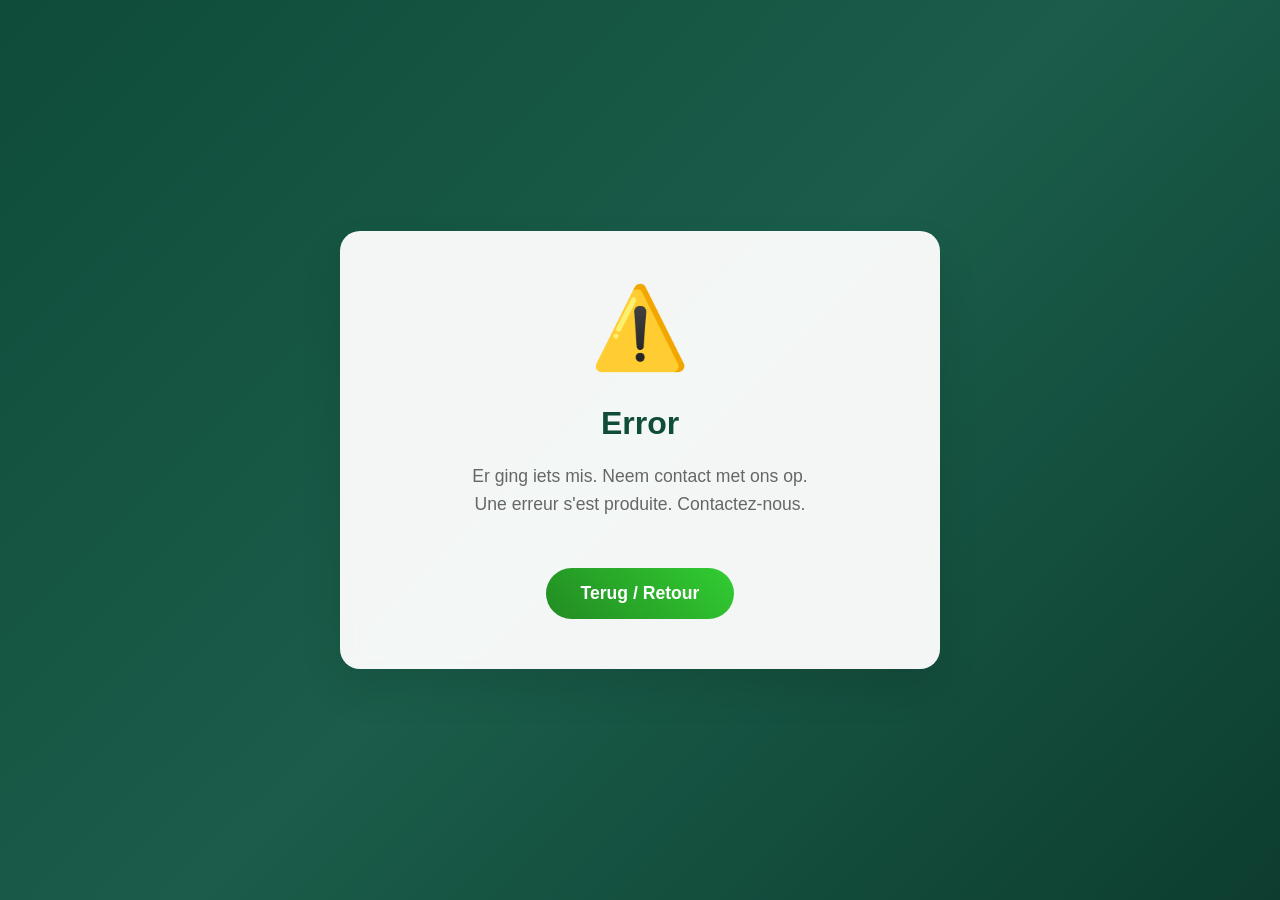
==== success.html @ 5bc3ebe2 "Update success.html" ====
<!DOCTYPE html>
<html lang="nl">
<head>
    <meta charset="UTF-8">
    <meta name="viewport" content="width=device-width, initial-scale=1.0">
    <title>Bestelling Bevestigd / Commande Confirmée</title>
    <style>
        * {
            margin: 0;
            padding: 0;
            box-sizing: border-box;
        }
        
        body {
            font-family: 'Segoe UI', Tahoma, Geneva, Verdana, sans-serif;
            background: linear-gradient(135deg, #0f4c3a 0%, #1a5d4a 50%, #0d3d2f 100%);
            min-height: 100vh;
            display: flex;
            align-items: center;
            justify-content: center;
            padding: 20px;
        }
        
        .container {
            background: rgba(255, 255, 255, 0.95);
            backdrop-filter: blur(10px);
            border-radius: 20px;
            box-shadow: 0 20px 40px rgba(0, 0, 0, 0.1);
            max-width: 600px;
            width: 100%;
            padding: 50px;
            text-align: center;
        }

        .status-icon {
            font-size: 80px;
            margin-bottom: 30px;
            animation: scaleIn 0.5s ease;
        }

        @keyframes scaleIn {
            from {
                transform: scale(0);
                opacity: 0;
            }
            to {
                transform: scale(1);
                opacity: 1;
            }
        }

        h1 {
            color: #0f4c3a;
            margin-bottom: 20px;
            font-size: 2rem;
        }

        .message {
            color: #666;
            font-size: 1.1rem;
            line-height: 1.6;
            margin-bottom: 30px;
        }

        .order-info {
            background: #f9f9f9;
            padding: 25px;
            border-radius: 12px;
            margin: 30px 0;
            text-align: left;
            border-left: 4px solid #228B22;
        }

        .order-info h3 {
            color: #0f4c3a;
            margin-bottom: 15px;
            text-align: center;
        }

        .order-info p {
            color: #333;
            margin: 10px 0;
        }

        .order-info strong {
            color: #0f4c3a;
        }

        .btn {
            background: linear-gradient(45deg, #228B22, #32CD32);
            color: white;
            border: none;
            padding: 15px 35px;
            border-radius: 50px;
            font-size: 1.1rem;
            font-weight: bold;
            cursor: pointer;
            transition: all 0.3s ease;
            text-decoration: none;
            display: inline-block;
            margin-top: 20px;
        }

        .btn:hover {
            transform: translateY(-3px);
            box-shadow: 0 10px 25px rgba(34, 139, 34, 0.4);
        }

        .loading-spinner {
            display: inline-block;
            width: 40px;
            height: 40px;
            border: 4px solid rgba(34, 139, 34, 0.3);
            border-radius: 50%;
            border-top-color: #228B22;
            animation: spin 1s ease-in-out infinite;
            margin: 20px 0;
        }

        @keyframes spin {
            to { transform: rotate(360deg); }
        }

        .footer-logo {
            margin-top: 40px;
            opacity: 0.7;
        }

        .footer-logo img {
            max-width: 80px;
            height: auto;
        }
    </style>
</head>
<body>
    <div class="container" id="statusContainer">
        <div class="loading-spinner"></div>
        <p class="message">Bestelling verwerken...<br>Traitement de la commande...</p>
    </div>

    <script>
        const GOOGLE_APPS_SCRIPT_URL = 'https://script.google.com/macros/s/AKfycbygK-tdoJHPrGD8ugy6vyms4PXy2e8T6Job2WaNH0xqfsAuUrmrQGNvqDki_UbvQ6FwZw/exec';
        
        const translations = {
            nl: {
                title: 'Betaling Voltooid!',
                message1: 'Hartelijk dank voor je bestelling! Je betaling is succesvol verwerkt.',
                message2: 'Je ontvangt binnen enkele minuten een bevestigingsmail met alle details.',
                detailsTitle: 'Bestelling Details',
                orderLabel: 'Bestelnummer:',
                nameLabel: 'Naam:',
                emailLabel: 'Email:',
                quantityLabel: 'Aantal kerstbomen:',
                totalLabel: 'Totaal bedrag:',
                newOrderBtn: '🎄 Nieuwe bestelling plaatsen'
            },
            fr: {
                title: 'Paiement Complété!',
                message1: 'Merci beaucoup pour votre commande! Votre paiement a été traité avec succès.',
                message2: 'Vous recevrez un email de confirmation avec tous les détails dans quelques minutes.',
                detailsTitle: 'Détails de la commande',
                orderLabel: 'Numéro de commande:',
                nameLabel: 'Nom:',
                emailLabel: 'Email:',
                quantityLabel: 'Nombre de sapins:',
                totalLabel: 'Montant total:',
                newOrderBtn: '🎄 Passer une nouvelle commande'
            }
        };

        async function processOrder() {
            try {
                // Get order data from URL
                const urlParams = new URLSearchParams(window.location.search);
                const encodedData = urlParams.get('data');
                
                if (!encodedData) {
                    throw new Error('No order data found');
                }

                // Decode order data
                const orderData = JSON.parse(atob(encodedData));
                console.log('Order data:', orderData);

                const lang = orderData.language || 'nl';
                const t = translations[lang];

                // Get payment ID from Mollie (it's in the URL from Mollie)
                const paymentId = urlParams.get('id');  // Mollie adds this
                if (paymentId) {
                    orderData.paymentId = paymentId;
                }

                // Submit to Google Form
                console.log('Submitting to Google Form...');
                const submitResponse = await fetch(GOOGLE_APPS_SCRIPT_URL, {
                    method: 'POST',
                    body: JSON.stringify({
                        action: 'submitForm',
                        ...orderData
                    })
                });

                const result = await submitResponse.json();
                console.log('Form submitted:', result);

                // Show success message
                document.getElementById('statusContainer').innerHTML = `
                    <div class="status-icon">✅</div>
                    <h1>${t.title}</h1>
                    <p class="message">${t.message1}</p>
                    <p class="message">${t.message2}</p>
                    
                    <div class="order-info">
                        <h3>${t.detailsTitle}</h3>
                        <p><strong>${t.orderLabel}</strong> ${orderData.orderNumber}</p>
                        <p><strong>${t.nameLabel}</strong> ${orderData.name}</p>
                        <p><strong>${t.emailLabel}</strong> ${orderData.email}</p>
                        <p><strong>${t.quantityLabel}</strong> ${orderData.quantity}</p>
                        <p><strong>${t.totalLabel}</strong> €${orderData.totalPrice}</p>
                    </div>

                    <a href="index.html" class="btn">${t.newOrderBtn}</a>

                    <div class="footer-logo">
                        <img src="https://i.ibb.co/Dn8q54B/cropped-logortbround-1.png" alt="RT2 Logo">
                    </div>
                `;

            } catch (error) {
                console.error('Error:', error);
                document.getElementById('statusContainer').innerHTML = `
                    <div class="status-icon">⚠️</div>
                    <h1>Error</h1>
                    <p class="message">Er ging iets mis. Neem contact met ons op.<br>Une erreur s'est produite. Contactez-nous.</p>
                    <a href="index.html" class="btn">Terug / Retour</a>
                `;
            }
        }

        // Start processing when page loads
        window.addEventListener('DOMContentLoaded', processOrder);
    </script>
</body>
</html>
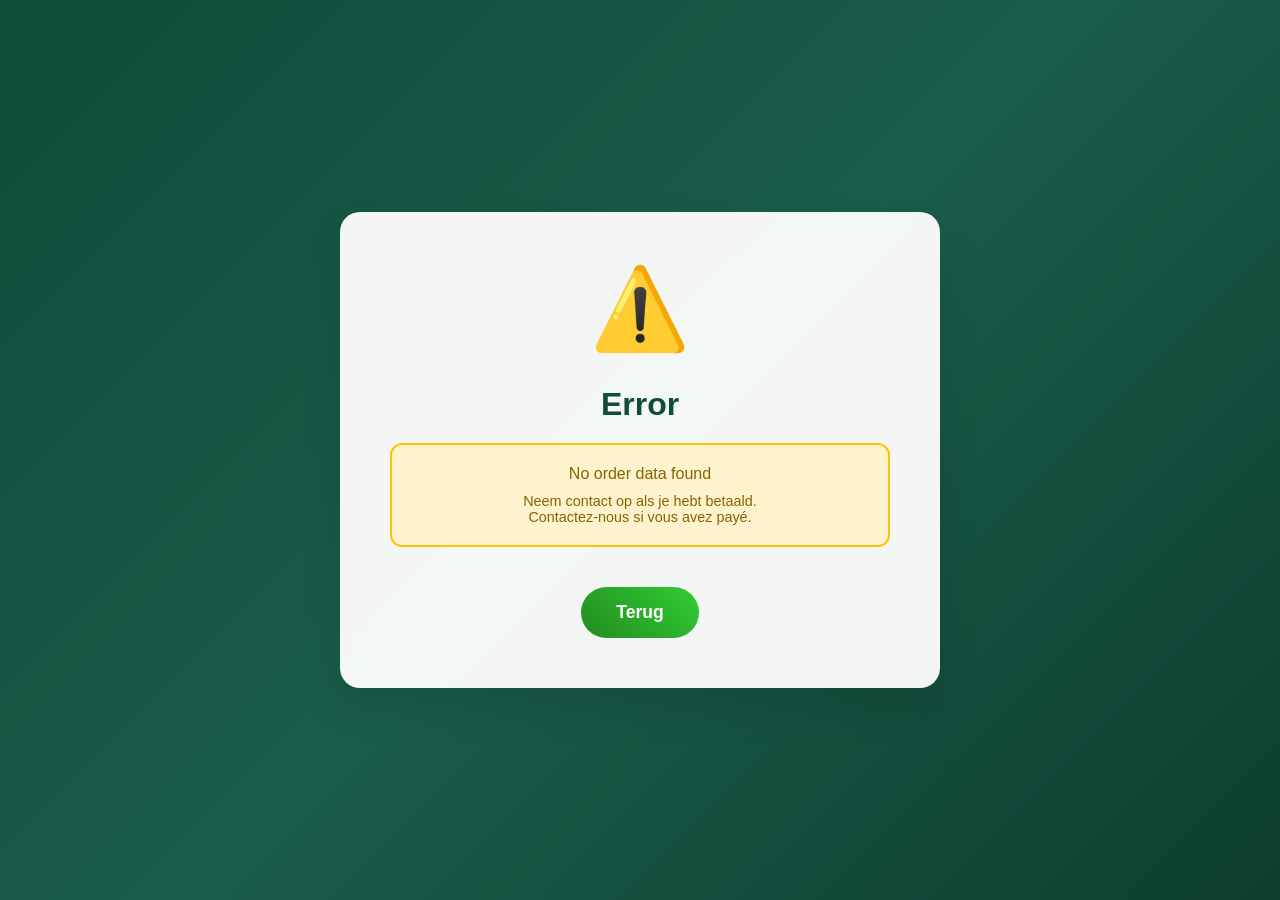
==== commit 5b27fedf: "Update success.html" ====
--- a/success.html
+++ b/success.html
@@ -106,19 +106,34 @@
             box-shadow: 0 10px 25px rgba(34, 139, 34, 0.4);
         }
 
+        .loading {
+            color: #228B22;
+            font-size: 1.2rem;
+            margin: 20px 0;
+        }
+
         .loading-spinner {
             display: inline-block;
-            width: 40px;
-            height: 40px;
+            width: 30px;
+            height: 30px;
             border: 4px solid rgba(34, 139, 34, 0.3);
             border-radius: 50%;
             border-top-color: #228B22;
             animation: spin 1s ease-in-out infinite;
-            margin: 20px 0;
+            margin-bottom: 15px;
         }
 
         @keyframes spin {
             to { transform: rotate(360deg); }
+        }
+
+        .error-box {
+            background: #fff3cd;
+            border: 2px solid #ffc107;
+            color: #856404;
+            padding: 20px;
+            border-radius: 12px;
+            margin: 20px 0;
         }
 
         .footer-logo {
@@ -129,117 +144,246 @@
         .footer-logo img {
             max-width: 80px;
             height: auto;
+        }
+
+        .debug-info {
+            background: #f0f0f0;
+            padding: 15px;
+            border-radius: 8px;
+            margin: 20px 0;
+            text-align: left;
+            font-family: monospace;
+            font-size: 0.9rem;
+            display: none;
         }
     </style>
 </head>
 <body>
     <div class="container" id="statusContainer">
         <div class="loading-spinner"></div>
-        <p class="message">Bestelling verwerken...<br>Traitement de la commande...</p>
+        <div class="loading">Betaling controleren... 🔄<br>Vérification du paiement...</div>
+        <div class="debug-info" id="debugInfo"></div>
     </div>
 
     <script>
         const GOOGLE_APPS_SCRIPT_URL = 'https://script.google.com/macros/s/AKfycbygK-tdoJHPrGD8ugy6vyms4PXy2e8T6Job2WaNH0xqfsAuUrmrQGNvqDki_UbvQ6FwZw/exec';
         
+        // Enable debug mode (set to false in production)
+        const DEBUG = true;
+        
+        function debugLog(message, data) {
+            if (DEBUG) {
+                console.log(message, data);
+                const debugDiv = document.getElementById('debugInfo');
+                if (debugDiv) {
+                    debugDiv.style.display = 'block';
+                    debugDiv.innerHTML += `<div><strong>${message}</strong><br>${JSON.stringify(data, null, 2)}</div><hr>`;
+                }
+            }
+        }
+        
         const translations = {
             nl: {
-                title: 'Betaling Voltooid!',
-                message1: 'Hartelijk dank voor je bestelling! Je betaling is succesvol verwerkt.',
-                message2: 'Je ontvangt binnen enkele minuten een bevestigingsmail met alle details.',
-                detailsTitle: 'Bestelling Details',
-                orderLabel: 'Bestelnummer:',
-                nameLabel: 'Naam:',
-                emailLabel: 'Email:',
-                quantityLabel: 'Aantal kerstbomen:',
-                totalLabel: 'Totaal bedrag:',
-                newOrderBtn: '🎄 Nieuwe bestelling plaatsen'
+                success_title: 'Betaling Geslaagd!',
+                success_message: 'Hartelijk dank voor je bestelling! Je betaling is succesvol verwerkt.',
+                email_message: 'Je ontvangt binnen enkele minuten een bevestigingsmail met alle details.',
+                order_details: 'Bestelling Details',
+                order_number: 'Bestelnummer:',
+                name: 'Naam:',
+                email: 'Email:',
+                quantity: 'Aantal kerstbomen:',
+                total: 'Totaal bedrag:',
+                new_order: '🎄 Nieuwe bestelling plaatsen',
+                checking: 'Betaling controleren...',
+                processing: 'Bestelling verwerken...',
+                error_title: 'Betaling Mislukt',
+                error_message: 'Je betaling is niet verwerkt.',
+                error_canceled: 'De betaling is geannuleerd.',
+                error_failed: 'Er ging iets mis met de betaling.',
+                retry: '🔄 Opnieuw Proberen'
             },
             fr: {
-                title: 'Paiement Complété!',
-                message1: 'Merci beaucoup pour votre commande! Votre paiement a été traité avec succès.',
-                message2: 'Vous recevrez un email de confirmation avec tous les détails dans quelques minutes.',
-                detailsTitle: 'Détails de la commande',
-                orderLabel: 'Numéro de commande:',
-                nameLabel: 'Nom:',
-                emailLabel: 'Email:',
-                quantityLabel: 'Nombre de sapins:',
-                totalLabel: 'Montant total:',
-                newOrderBtn: '🎄 Passer une nouvelle commande'
+                success_title: 'Paiement Réussi!',
+                success_message: 'Merci beaucoup pour votre commande! Votre paiement a été traité avec succès.',
+                email_message: 'Vous recevrez un email de confirmation avec tous les détails dans quelques minutes.',
+                order_details: 'Détails de la commande',
+                order_number: 'Numéro de commande:',
+                name: 'Nom:',
+                email: 'Email:',
+                quantity: 'Nombre de sapins:',
+                total: 'Montant total:',
+                new_order: '🎄 Passer une nouvelle commande',
+                checking: 'Vérification du paiement...',
+                processing: 'Traitement de la commande...',
+                error_title: 'Paiement Échoué',
+                error_message: 'Votre paiement n\'a pas été traité.',
+                error_canceled: 'Le paiement a été annulé.',
+                error_failed: 'Un problème est survenu avec le paiement.',
+                retry: '🔄 Réessayer'
             }
         };
 
-        async function processOrder() {
+        async function checkPaymentAndProcess() {
+            const urlParams = new URLSearchParams(window.location.search);
+            debugLog('URL Parameters:', Object.fromEntries(urlParams));
+            
+            // Get stored order data first
+            const orderDataStr = localStorage.getItem('pendingOrder');
+            const lang = localStorage.getItem('orderLanguage') || 'nl';
+            const t = translations[lang];
+
+            debugLog('Stored order data:', orderDataStr);
+            debugLog('Language:', lang);
+
+            if (!orderDataStr) {
+                showError('No order data found', lang);
+                return;
+            }
+
+            const orderData = JSON.parse(orderDataStr);
+            debugLog('Parsed order data:', orderData);
+
+            // Get payment ID from stored data (not URL!)
+            const paymentId = orderData.paymentId;
+            
+            if (!paymentId) {
+                showError('No payment ID found in order data', lang);
+                return;
+            }
+
+            debugLog('Payment ID:', paymentId);
+
             try {
-                // Get order data from URL
-                const urlParams = new URLSearchParams(window.location.search);
-                const encodedData = urlParams.get('data');
+                // Step 1: Check payment status
+                console.log('Checking payment status for:', paymentId);
+                const statusUrl = `${GOOGLE_APPS_SCRIPT_URL}?action=checkPayment&paymentId=${paymentId}`;
+                debugLog('Checking payment at:', statusUrl);
                 
-                if (!encodedData) {
-                    throw new Error('No order data found');
+                const statusResponse = await fetch(statusUrl);
+                const paymentStatus = await statusResponse.json();
+                
+                debugLog('Payment status response:', paymentStatus);
+
+                if (paymentStatus.status === 'paid') {
+                    // Step 2: Show processing message
+                    showProcessing(t);
+                    
+                    // Step 3: Submit to Google Form
+                    console.log('Submitting to Google Form...');
+                    const submitData = {
+                        action: 'submitForm',
+                        paymentId: paymentId,
+                        ...orderData
+                    };
+
+                    debugLog('Submitting data:', submitData);
+
+                    const submitResponse = await fetch(GOOGLE_APPS_SCRIPT_URL, {
+                        method: 'POST',
+                        headers: {
+                            'Content-Type': 'application/json'
+                        },
+                        body: JSON.stringify(submitData)
+                    });
+
+                    const submitResult = await submitResponse.json();
+                    debugLog('Form submission result:', submitResult);
+
+                    // Step 4: Show success
+                    showSuccess(orderData, paymentId, lang);
+                    
+                    // Clean up
+                    localStorage.removeItem('pendingOrder');
+                    localStorage.removeItem('orderLanguage');
+                    
+                } else if (paymentStatus.status === 'pending' || paymentStatus.status === 'open') {
+                    // Still pending, check again
+                    debugLog('Payment still pending, checking again in 2 seconds');
+                    setTimeout(checkPaymentAndProcess, 2000);
+                    
+                } else {
+                    // Payment failed
+                    debugLog('Payment failed with status:', paymentStatus.status);
+                    showPaymentFailed(paymentStatus.status, lang);
+                    localStorage.removeItem('pendingOrder');
+                    localStorage.removeItem('orderLanguage');
                 }
-
-                // Decode order data
-                const orderData = JSON.parse(atob(encodedData));
-                console.log('Order data:', orderData);
-
-                const lang = orderData.language || 'nl';
-                const t = translations[lang];
-
-                // Get payment ID from Mollie (it's in the URL from Mollie)
-                const paymentId = urlParams.get('id');  // Mollie adds this
-                if (paymentId) {
-                    orderData.paymentId = paymentId;
-                }
-
-                // Submit to Google Form
-                console.log('Submitting to Google Form...');
-                const submitResponse = await fetch(GOOGLE_APPS_SCRIPT_URL, {
-                    method: 'POST',
-                    body: JSON.stringify({
-                        action: 'submitForm',
-                        ...orderData
-                    })
-                });
-
-                const result = await submitResponse.json();
-                console.log('Form submitted:', result);
-
-                // Show success message
-                document.getElementById('statusContainer').innerHTML = `
-                    <div class="status-icon">✅</div>
-                    <h1>${t.title}</h1>
-                    <p class="message">${t.message1}</p>
-                    <p class="message">${t.message2}</p>
-                    
-                    <div class="order-info">
-                        <h3>${t.detailsTitle}</h3>
-                        <p><strong>${t.orderLabel}</strong> ${orderData.orderNumber}</p>
-                        <p><strong>${t.nameLabel}</strong> ${orderData.name}</p>
-                        <p><strong>${t.emailLabel}</strong> ${orderData.email}</p>
-                        <p><strong>${t.quantityLabel}</strong> ${orderData.quantity}</p>
-                        <p><strong>${t.totalLabel}</strong> €${orderData.totalPrice}</p>
-                    </div>
-
-                    <a href="index.html" class="btn">${t.newOrderBtn}</a>
-
-                    <div class="footer-logo">
-                        <img src="https://i.ibb.co/Dn8q54B/cropped-logortbround-1.png" alt="RT2 Logo">
-                    </div>
-                `;
 
             } catch (error) {
                 console.error('Error:', error);
-                document.getElementById('statusContainer').innerHTML = `
-                    <div class="status-icon">⚠️</div>
-                    <h1>Error</h1>
-                    <p class="message">Er ging iets mis. Neem contact met ons op.<br>Une erreur s'est produite. Contactez-nous.</p>
-                    <a href="index.html" class="btn">Terug / Retour</a>
-                `;
-            }
-        }
-
-        // Start processing when page loads
-        window.addEventListener('DOMContentLoaded', processOrder);
+                debugLog('Error occurred:', error.toString());
+                showError(error.message, lang);
+            }
+        }
+
+        function showProcessing(t) {
+            document.getElementById('statusContainer').innerHTML = `
+                <div class="loading-spinner"></div>
+                <div class="loading">${t.processing}</div>
+                <div class="debug-info" id="debugInfo"></div>
+            `;
+        }
+
+        function showSuccess(orderData, paymentId, lang) {
+            const t = translations[lang];
+            
+            document.getElementById('statusContainer').innerHTML = `
+                <div class="status-icon">✅</div>
+                <h1>${t.success_title}</h1>
+                <p class="message">${t.success_message}</p>
+                <p class="message">${t.email_message}</p>
+                
+                <div class="order-info">
+                    <h3>${t.order_details}</h3>
+                    <p><strong>${t.order_number}</strong> ${orderData.orderNumber}</p>
+                    <p><strong>${t.name}</strong> ${orderData.name}</p>
+                    <p><strong>${t.email}</strong> ${orderData.email}</p>
+                    <p><strong>${t.quantity}</strong> ${orderData.quantity}</p>
+                    <p><strong>${t.total}</strong> €${orderData.totalPrice}</p>
+                </div>
+
+                <a href="index.html" class="btn">${t.new_order}</a>
+
+                <div class="footer-logo">
+                    <img src="https://i.ibb.co/Dn8q54B/cropped-logortbround-1.png" alt="RT2 Logo">
+                </div>
+            `;
+        }
+
+        function showPaymentFailed(status, lang) {
+            const t = translations[lang];
+            const reason = status === 'canceled' ? t.error_canceled : t.error_failed;
+            
+            document.getElementById('statusContainer').innerHTML = `
+                <div class="status-icon">❌</div>
+                <h1>${t.error_title}</h1>
+                <p class="message">${t.error_message}</p>
+                <div class="error-box">
+                    <p>${reason}</p>
+                    <p style="margin-top: 10px; font-size: 0.9rem;">Status: ${status}</p>
+                </div>
+                <a href="index.html" class="btn">${t.retry}</a>
+                <div class="debug-info" id="debugInfo"></div>
+            `;
+        }
+
+        function showError(message, lang = 'nl') {
+            const t = translations[lang];
+            
+            document.getElementById('statusContainer').innerHTML = `
+                <div class="status-icon">⚠️</div>
+                <h1>Error</h1>
+                <div class="error-box">
+                    <p>${message}</p>
+                    <p style="margin-top: 10px; font-size: 0.9rem;">Neem contact op als je hebt betaald.<br>Contactez-nous si vous avez payé.</p>
+                </div>
+                <a href="index.html" class="btn">${lang === 'nl' ? 'Terug' : 'Retour'}</a>
+                <div class="debug-info" id="debugInfo"></div>
+            `;
+        }
+
+        // Start checking when page loads
+        window.addEventListener('DOMContentLoaded', checkPaymentAndProcess);
     </script>
 </body>
 </html>
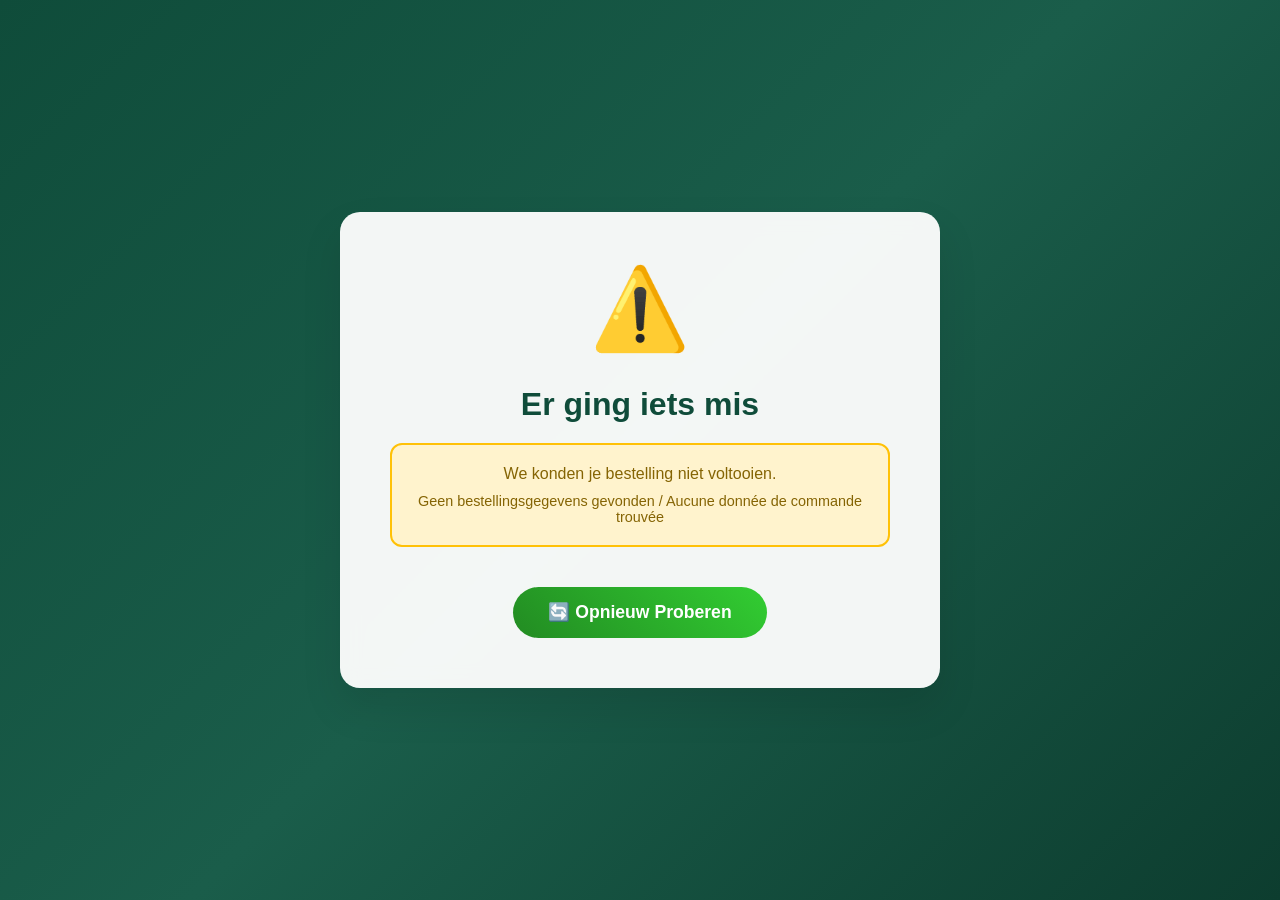
==== commit a69332f1: "Update success.html" ====
--- a/success.html
+++ b/success.html
@@ -145,42 +145,20 @@
             max-width: 80px;
             height: auto;
         }
-
-        .debug-info {
-            background: #f0f0f0;
-            padding: 15px;
-            border-radius: 8px;
-            margin: 20px 0;
-            text-align: left;
-            font-family: monospace;
-            font-size: 0.9rem;
-            display: none;
-        }
     </style>
 </head>
 <body>
     <div class="container" id="statusContainer">
         <div class="loading-spinner"></div>
-        <div class="loading">Betaling controleren... 🔄<br>Vérification du paiement...</div>
-        <div class="debug-info" id="debugInfo"></div>
+        <div class="loading">Bestelling verwerken... 🔄<br>Traitement de la commande...</div>
     </div>
 
+    <!-- Hidden iframe for form submission -->
+    <iframe name="hidden_iframe" id="hidden_iframe" style="display:none;"></iframe>
+
     <script>
-        const GOOGLE_APPS_SCRIPT_URL = 'https://script.google.com/macros/s/AKfycbygK-tdoJHPrGD8ugy6vyms4PXy2e8T6Job2WaNH0xqfsAuUrmrQGNvqDki_UbvQ6FwZw/exec';
-        
-        // Enable debug mode (set to false in production)
-        const DEBUG = true;
-        
-        function debugLog(message, data) {
-            if (DEBUG) {
-                console.log(message, data);
-                const debugDiv = document.getElementById('debugInfo');
-                if (debugDiv) {
-                    debugDiv.style.display = 'block';
-                    debugDiv.innerHTML += `<div><strong>${message}</strong><br>${JSON.stringify(data, null, 2)}</div><hr>`;
-                }
-            }
-        }
+        // Your Google Form URL (the formResponse URL)
+        const GOOGLE_FORM_URL = 'https://docs.google.com/forms/d/e/1FAIpQLScIGSrCx53X3yTJIrydkwQL8AkFHOMRkrwo2c5FtNz2seK9SQ/formResponse';
         
         const translations = {
             nl: {
@@ -194,12 +172,9 @@
                 quantity: 'Aantal kerstbomen:',
                 total: 'Totaal bedrag:',
                 new_order: '🎄 Nieuwe bestelling plaatsen',
-                checking: 'Betaling controleren...',
                 processing: 'Bestelling verwerken...',
-                error_title: 'Betaling Mislukt',
-                error_message: 'Je betaling is niet verwerkt.',
-                error_canceled: 'De betaling is geannuleerd.',
-                error_failed: 'Er ging iets mis met de betaling.',
+                error_title: 'Er ging iets mis',
+                error_message: 'We konden je bestelling niet voltooien.',
                 retry: '🔄 Opnieuw Proberen'
             },
             fr: {
@@ -213,118 +188,102 @@
                 quantity: 'Nombre de sapins:',
                 total: 'Montant total:',
                 new_order: '🎄 Passer une nouvelle commande',
-                checking: 'Vérification du paiement...',
                 processing: 'Traitement de la commande...',
-                error_title: 'Paiement Échoué',
-                error_message: 'Votre paiement n\'a pas été traité.',
-                error_canceled: 'Le paiement a été annulé.',
-                error_failed: 'Un problème est survenu avec le paiement.',
+                error_title: 'Quelque chose s\'est mal passé',
+                error_message: 'Nous n\'avons pas pu finaliser votre commande.',
                 retry: '🔄 Réessayer'
             }
         };
 
-        async function checkPaymentAndProcess() {
-            const urlParams = new URLSearchParams(window.location.search);
-            debugLog('URL Parameters:', Object.fromEntries(urlParams));
-            
-            // Get stored order data first
-            const orderDataStr = localStorage.getItem('pendingOrder');
-            const lang = localStorage.getItem('orderLanguage') || 'nl';
-            const t = translations[lang];
-
-            debugLog('Stored order data:', orderDataStr);
-            debugLog('Language:', lang);
-
-            if (!orderDataStr) {
-                showError('No order data found', lang);
-                return;
-            }
-
-            const orderData = JSON.parse(orderDataStr);
-            debugLog('Parsed order data:', orderData);
-
-            // Get payment ID from stored data (not URL!)
-            const paymentId = orderData.paymentId;
-            
-            if (!paymentId) {
-                showError('No payment ID found in order data', lang);
-                return;
-            }
-
-            debugLog('Payment ID:', paymentId);
-
+        function submitToGoogleForm(orderData) {
+            console.log('Submitting order to Google Form:', orderData);
+
+            // Create a form dynamically
+            const form = document.createElement('form');
+            form.method = 'POST';
+            form.action = GOOGLE_FORM_URL;
+            form.target = 'hidden_iframe';
+
+            // Add all the form fields
+            const fields = {
+                'entry.2047649140': orderData.name,
+                'entry.236342541': orderData.email,
+                'entry.1872094456': orderData.phone,
+                'entry.940252222': orderData.quantity.toString(),
+                'entry.204874220': '€' + orderData.totalPrice,
+                'entry.157753956': orderData.orderNumber,
+                'entry.1997491153': orderData.needsInvoice ? 'Yes' : 'No',
+                'entry.927105195': orderData.language.toUpperCase(),
+                'entry.790720897': orderData.paymentId || ''
+            };
+
+            // Add company details if invoice needed
+            if (orderData.needsInvoice) {
+                fields['entry.195252341'] = orderData.companyName || '';
+                fields['entry.26035493'] = orderData.vatNumber || '';
+                fields['entry.1560784429'] = orderData.address || '';
+                fields['entry.1447391829'] = orderData.city || '';
+                fields['entry.841053905'] = orderData.postalCode || '';
+            }
+
+            // Create hidden input fields
+            Object.keys(fields).forEach(key => {
+                const input = document.createElement('input');
+                input.type = 'hidden';
+                input.name = key;
+                input.value = fields[key];
+                form.appendChild(input);
+            });
+
+            // Append form to body and submit
+            document.body.appendChild(form);
+            form.submit();
+
+            console.log('Form submitted successfully');
+
+            // Show success immediately (form submission happens in background)
+            setTimeout(() => {
+                showSuccess(orderData, orderData.language);
+                // Clean up
+                localStorage.removeItem('pendingOrder');
+                localStorage.removeItem('orderLanguage');
+                document.body.removeChild(form);
+            }, 1000);
+        }
+
+        function processOrder() {
             try {
-                // Step 1: Check payment status
-                console.log('Checking payment status for:', paymentId);
-                const statusUrl = `${GOOGLE_APPS_SCRIPT_URL}?action=checkPayment&paymentId=${paymentId}`;
-                debugLog('Checking payment at:', statusUrl);
-                
-                const statusResponse = await fetch(statusUrl);
-                const paymentStatus = await statusResponse.json();
-                
-                debugLog('Payment status response:', paymentStatus);
-
-                if (paymentStatus.status === 'paid') {
-                    // Step 2: Show processing message
-                    showProcessing(t);
-                    
-                    // Step 3: Submit to Google Form
-                    console.log('Submitting to Google Form...');
-                    const submitData = {
-                        action: 'submitForm',
-                        paymentId: paymentId,
-                        ...orderData
-                    };
-
-                    debugLog('Submitting data:', submitData);
-
-                    const submitResponse = await fetch(GOOGLE_APPS_SCRIPT_URL, {
-                        method: 'POST',
-                        headers: {
-                            'Content-Type': 'application/json'
-                        },
-                        body: JSON.stringify(submitData)
-                    });
-
-                    const submitResult = await submitResponse.json();
-                    debugLog('Form submission result:', submitResult);
-
-                    // Step 4: Show success
-                    showSuccess(orderData, paymentId, lang);
-                    
-                    // Clean up
-                    localStorage.removeItem('pendingOrder');
-                    localStorage.removeItem('orderLanguage');
-                    
-                } else if (paymentStatus.status === 'pending' || paymentStatus.status === 'open') {
-                    // Still pending, check again
-                    debugLog('Payment still pending, checking again in 2 seconds');
-                    setTimeout(checkPaymentAndProcess, 2000);
-                    
-                } else {
-                    // Payment failed
-                    debugLog('Payment failed with status:', paymentStatus.status);
-                    showPaymentFailed(paymentStatus.status, lang);
-                    localStorage.removeItem('pendingOrder');
-                    localStorage.removeItem('orderLanguage');
+                // Get stored order data
+                const orderDataStr = localStorage.getItem('pendingOrder');
+                const lang = localStorage.getItem('orderLanguage') || 'nl';
+
+                console.log('Retrieved order data:', orderDataStr);
+
+                if (!orderDataStr) {
+                    showError('Geen bestellingsgegevens gevonden / Aucune donnée de commande trouvée', lang);
+                    return;
                 }
 
+                const orderData = JSON.parse(orderDataStr);
+                console.log('Parsed order data:', orderData);
+
+                // Check if we have payment ID
+                if (!orderData.paymentId) {
+                    showError('Geen betalings-ID gevonden / Aucun ID de paiement trouvé', lang);
+                    return;
+                }
+
+                // Submit to Google Form
+                submitToGoogleForm(orderData);
+
             } catch (error) {
-                console.error('Error:', error);
-                debugLog('Error occurred:', error.toString());
+                console.error('Error processing order:', error);
+                const lang = localStorage.getItem('orderLanguage') || 'nl';
                 showError(error.message, lang);
             }
         }
 
-        function showProcessing(t) {
-            document.getElementById('statusContainer').innerHTML = `
-                <div class="loading-spinner"></div>
-                <div class="loading">${t.processing}</div>
-                <div class="debug-info" id="debugInfo"></div>
-            `;
-        }
-
-        function showSuccess(orderData, paymentId, lang) {
+        function showSuccess(orderData, lang) {
             const t = translations[lang];
             
             document.getElementById('statusContainer').innerHTML = `
@@ -350,40 +309,22 @@
             `;
         }
 
-        function showPaymentFailed(status, lang) {
-            const t = translations[lang];
-            const reason = status === 'canceled' ? t.error_canceled : t.error_failed;
-            
-            document.getElementById('statusContainer').innerHTML = `
-                <div class="status-icon">❌</div>
-                <h1>${t.error_title}</h1>
-                <p class="message">${t.error_message}</p>
-                <div class="error-box">
-                    <p>${reason}</p>
-                    <p style="margin-top: 10px; font-size: 0.9rem;">Status: ${status}</p>
-                </div>
-                <a href="index.html" class="btn">${t.retry}</a>
-                <div class="debug-info" id="debugInfo"></div>
-            `;
-        }
-
         function showError(message, lang = 'nl') {
             const t = translations[lang];
             
             document.getElementById('statusContainer').innerHTML = `
                 <div class="status-icon">⚠️</div>
-                <h1>Error</h1>
+                <h1>${t.error_title}</h1>
                 <div class="error-box">
-                    <p>${message}</p>
-                    <p style="margin-top: 10px; font-size: 0.9rem;">Neem contact op als je hebt betaald.<br>Contactez-nous si vous avez payé.</p>
+                    <p>${t.error_message}</p>
+                    <p style="margin-top: 10px; font-size: 0.9rem;">${message}</p>
                 </div>
-                <a href="index.html" class="btn">${lang === 'nl' ? 'Terug' : 'Retour'}</a>
-                <div class="debug-info" id="debugInfo"></div>
+                <a href="index.html" class="btn">${t.retry}</a>
             `;
         }
 
-        // Start checking when page loads
-        window.addEventListener('DOMContentLoaded', checkPaymentAndProcess);
+        // Start processing when page loads
+        window.addEventListener('DOMContentLoaded', processOrder);
     </script>
 </body>
 </html>
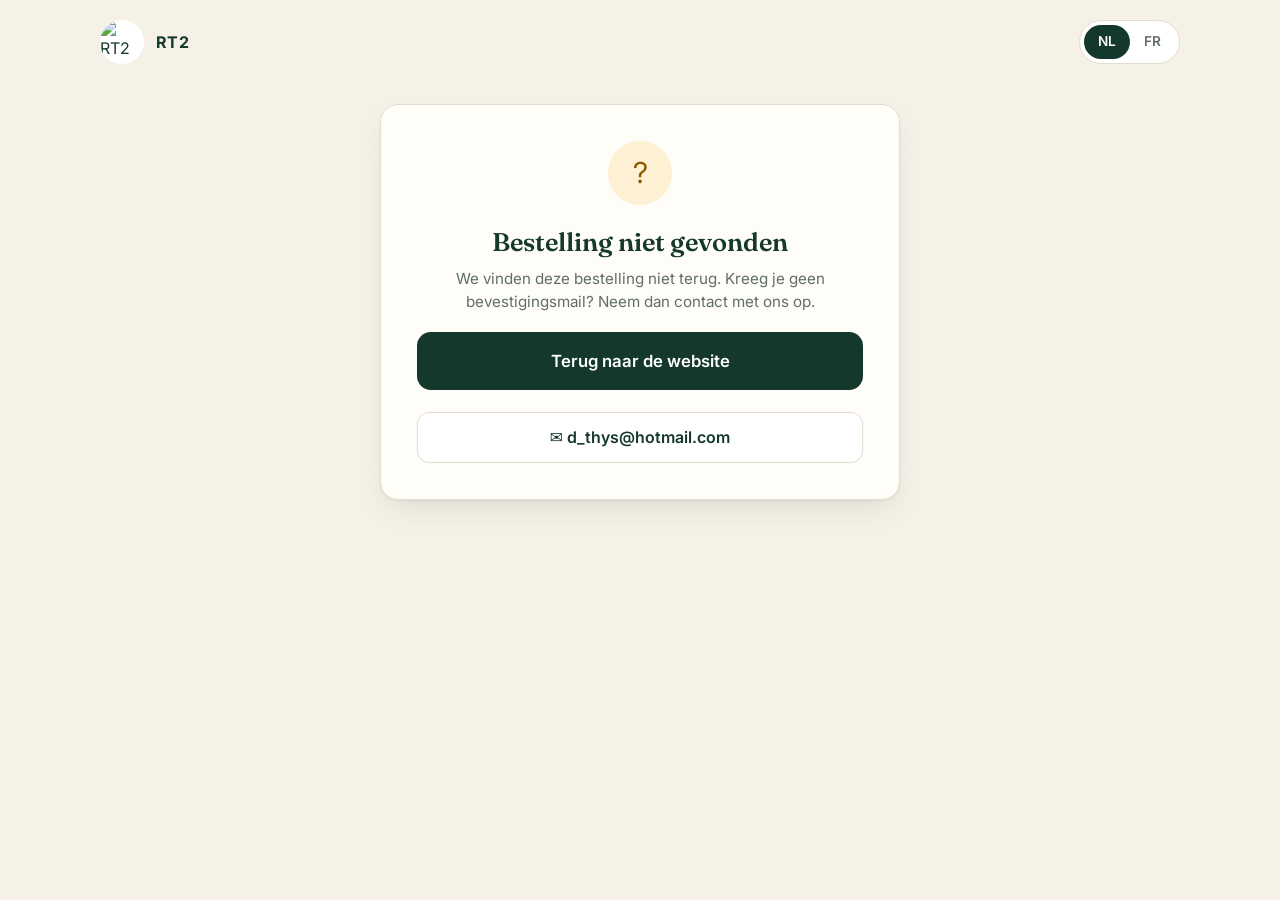
==== commit f8cded9b: "Nieuwe website 2026: nieuw design + Mollie-webhook (geen dubbele bestellingen meer)" ====
--- a/success.html
+++ b/success.html
@@ -1,330 +1,108 @@
 <!DOCTYPE html>
 <html lang="nl">
 <head>
-    <meta charset="UTF-8">
-    <meta name="viewport" content="width=device-width, initial-scale=1.0">
-    <title>Bestelling Bevestigd / Commande Confirmée</title>
-    <style>
-        * {
-            margin: 0;
-            padding: 0;
-            box-sizing: border-box;
-        }
-        
-        body {
-            font-family: 'Segoe UI', Tahoma, Geneva, Verdana, sans-serif;
-            background: linear-gradient(135deg, #0f4c3a 0%, #1a5d4a 50%, #0d3d2f 100%);
-            min-height: 100vh;
-            display: flex;
-            align-items: center;
-            justify-content: center;
-            padding: 20px;
-        }
-        
-        .container {
-            background: rgba(255, 255, 255, 0.95);
-            backdrop-filter: blur(10px);
-            border-radius: 20px;
-            box-shadow: 0 20px 40px rgba(0, 0, 0, 0.1);
-            max-width: 600px;
-            width: 100%;
-            padding: 50px;
-            text-align: center;
-        }
-
-        .status-icon {
-            font-size: 80px;
-            margin-bottom: 30px;
-            animation: scaleIn 0.5s ease;
-        }
-
-        @keyframes scaleIn {
-            from {
-                transform: scale(0);
-                opacity: 0;
-            }
-            to {
-                transform: scale(1);
-                opacity: 1;
-            }
-        }
-
-        h1 {
-            color: #0f4c3a;
-            margin-bottom: 20px;
-            font-size: 2rem;
-        }
-
-        .message {
-            color: #666;
-            font-size: 1.1rem;
-            line-height: 1.6;
-            margin-bottom: 30px;
-        }
-
-        .order-info {
-            background: #f9f9f9;
-            padding: 25px;
-            border-radius: 12px;
-            margin: 30px 0;
-            text-align: left;
-            border-left: 4px solid #228B22;
-        }
-
-        .order-info h3 {
-            color: #0f4c3a;
-            margin-bottom: 15px;
-            text-align: center;
-        }
-
-        .order-info p {
-            color: #333;
-            margin: 10px 0;
-        }
-
-        .order-info strong {
-            color: #0f4c3a;
-        }
-
-        .btn {
-            background: linear-gradient(45deg, #228B22, #32CD32);
-            color: white;
-            border: none;
-            padding: 15px 35px;
-            border-radius: 50px;
-            font-size: 1.1rem;
-            font-weight: bold;
-            cursor: pointer;
-            transition: all 0.3s ease;
-            text-decoration: none;
-            display: inline-block;
-            margin-top: 20px;
-        }
-
-        .btn:hover {
-            transform: translateY(-3px);
-            box-shadow: 0 10px 25px rgba(34, 139, 34, 0.4);
-        }
-
-        .loading {
-            color: #228B22;
-            font-size: 1.2rem;
-            margin: 20px 0;
-        }
-
-        .loading-spinner {
-            display: inline-block;
-            width: 30px;
-            height: 30px;
-            border: 4px solid rgba(34, 139, 34, 0.3);
-            border-radius: 50%;
-            border-top-color: #228B22;
-            animation: spin 1s ease-in-out infinite;
-            margin-bottom: 15px;
-        }
-
-        @keyframes spin {
-            to { transform: rotate(360deg); }
-        }
-
-        .error-box {
-            background: #fff3cd;
-            border: 2px solid #ffc107;
-            color: #856404;
-            padding: 20px;
-            border-radius: 12px;
-            margin: 20px 0;
-        }
-
-        .footer-logo {
-            margin-top: 40px;
-            opacity: 0.7;
-        }
-
-        .footer-logo img {
-            max-width: 80px;
-            height: auto;
-        }
-    </style>
+  <meta charset="UTF-8">
+  <meta name="viewport" content="width=device-width, initial-scale=1">
+  <title>RT2 Kerstbomen – Bestelling</title>
+  <meta name="robots" content="noindex">
+  <meta name="theme-color" content="#14382b">
+  <link rel="icon" href="data:image/svg+xml,%3Csvg xmlns='http://www.w3.org/2000/svg' viewBox='0 0 32 32'%3E%3Cpath d='M16 3 6 16h5l-6 8h22l-6-8h5z' fill='%2314382b'/%3E%3Crect x='14' y='24' width='4' height='5' fill='%23b3322a'/%3E%3C/svg%3E">
+  <link rel="preconnect" href="https://fonts.googleapis.com">
+  <link rel="preconnect" href="https://fonts.gstatic.com" crossorigin>
+  <link href="https://fonts.googleapis.com/css2?family=Fraunces:ital,opsz,wght@0,9..144,600;1,9..144,500&family=Inter:wght@400;500;600;700&display=swap" rel="stylesheet">
+  <link rel="stylesheet" href="style.css">
+  <script src="config.js"></script>
 </head>
 <body>
-    <div class="container" id="statusContainer">
-        <div class="loading-spinner"></div>
-        <div class="loading">Bestelling verwerken... 🔄<br>Traitement de la commande...</div>
+
+<header class="topbar">
+  <a class="brand" href="./">
+    <img id="logo" alt="RT2" width="44" height="44">
+    <span>RT2</span>
+  </a>
+  <div class="lang" role="group" aria-label="Taal / Langue">
+    <button type="button" data-lang="nl" aria-pressed="true">NL</button>
+    <button type="button" data-lang="fr" aria-pressed="false">FR</button>
+  </div>
+</header>
+
+<main class="status-page">
+  <div class="card center" id="box" aria-live="polite">
+    <div class="badge wait" id="badge"><span class="spinner"></span></div>
+    <h2 id="title" data-t="waitTitle">Even geduld…</h2>
+    <p class="sub" id="text" data-t="waitText">We controleren je betaling bij Mollie.</p>
+
+    <dl class="details" id="details" hidden>
+      <div><dt data-t="dNr">Bestelnummer</dt><dd id="dNr"></dd></div>
+      <div><dt data-t="dQty">Aantal bomen</dt><dd id="dQty"></dd></div>
+      <div><dt data-t="dTotal">Betaald</dt><dd id="dTotal"></dd></div>
+    </dl>
+
+    <a class="btn" id="againBtn" href="./" hidden><span data-t="again">Opnieuw proberen</span></a>
+    <a class="btn secondary" id="homeBtn" href="./" hidden><span data-t="home">Terug naar de website</span></a>
+    <div class="contact" id="contact" hidden>
+      <a id="mailLink"></a>
     </div>
+  </div>
+</main>
 
-    <!-- Hidden iframe for form submission -->
-    <iframe name="hidden_iframe" id="hidden_iframe" style="display:none;"></iframe>
+<script src="i18n.js"></script>
+<script>
+(function () {
+  const C = window.RT2_CONFIG;
+  const $ = id => document.getElementById(id);
+  $('logo').src = C.LOGO_URL;
+  $('mailLink').href = 'mailto:' + C.CONTACT_EMAIL;
+  $('mailLink').textContent = '✉️  ' + C.CONTACT_EMAIL;
 
-    <script>
-        // Your Google Form URL (the formResponse URL)
-        const GOOGLE_FORM_URL = 'https://docs.google.com/forms/d/e/1FAIpQLScIGSrCx53X3yTJIrydkwQL8AkFHOMRkrwo2c5FtNz2seK9SQ/formResponse';
-        
-        const translations = {
-            nl: {
-                success_title: 'Betaling Geslaagd!',
-                success_message: 'Hartelijk dank voor je bestelling! Je betaling is succesvol verwerkt.',
-                email_message: 'Je ontvangt binnen enkele minuten een bevestigingsmail met alle details.',
-                order_details: 'Bestelling Details',
-                order_number: 'Bestelnummer:',
-                name: 'Naam:',
-                email: 'Email:',
-                quantity: 'Aantal kerstbomen:',
-                total: 'Totaal bedrag:',
-                new_order: '🎄 Nieuwe bestelling plaatsen',
-                processing: 'Bestelling verwerken...',
-                error_title: 'Er ging iets mis',
-                error_message: 'We konden je bestelling niet voltooien.',
-                retry: '🔄 Opnieuw Proberen'
-            },
-            fr: {
-                success_title: 'Paiement Réussi!',
-                success_message: 'Merci beaucoup pour votre commande! Votre paiement a été traité avec succès.',
-                email_message: 'Vous recevrez un email de confirmation avec tous les détails dans quelques minutes.',
-                order_details: 'Détails de la commande',
-                order_number: 'Numéro de commande:',
-                name: 'Nom:',
-                email: 'Email:',
-                quantity: 'Nombre de sapins:',
-                total: 'Montant total:',
-                new_order: '🎄 Passer une nouvelle commande',
-                processing: 'Traitement de la commande...',
-                error_title: 'Quelque chose s\'est mal passé',
-                error_message: 'Nous n\'avons pas pu finaliser votre commande.',
-                retry: '🔄 Réessayer'
-            }
-        };
+  const ref = new URLSearchParams(location.search).get('ref');
+  let state = 'wait';
+  let last = null;
 
-        function submitToGoogleForm(orderData) {
-            console.log('Submitting order to Google Form:', orderData);
+  const VIEWS = {
+    wait:    { badge: 'wait', icon: '<span class="spinner"></span>', title: 'waitTitle', text: 'waitText' },
+    paid:    { badge: 'ok',   icon: '✓', title: 'paidTitle',    text: 'paidText' },
+    pending: { badge: 'warn', icon: '⏳', title: 'pendingTitle', text: 'pendingText' },
+    failed:  { badge: 'err',  icon: '✕', title: 'failTitle',    text: 'failText' },
+    unknown: { badge: 'warn', icon: '?', title: 'unknownTitle', text: 'unknownText' }
+  };
 
-            // Create a form dynamically
-            const form = document.createElement('form');
-            form.method = 'POST';
-            form.action = GOOGLE_FORM_URL;
-            form.target = 'hidden_iframe';
+  function show(s, data) {
+    state = s; if (data) last = data;
+    const v = VIEWS[s];
+    $('badge').className = 'badge ' + v.badge;
+    $('badge').innerHTML = v.icon;
+    $('title').dataset.t = v.title; $('title').textContent = RT2_I18N.t(v.title);
+    $('text').dataset.t = v.text;   $('text').textContent = RT2_I18N.t(v.text);
+    $('details').hidden = s !== 'paid';
+    $('againBtn').hidden = s !== 'failed';
+    $('homeBtn').hidden = s === 'wait' || s === 'failed';
+    $('contact').hidden = s !== 'unknown' && s !== 'pending';
+    if (s === 'paid' && last) {
+      $('dNr').textContent = last.orderNumber;
+      $('dQty').textContent = last.quantity;
+      $('dTotal').textContent = '€ ' + Number(last.total).toFixed(2).replace('.', ',');
+    }
+  }
+  document.addEventListener('langchange', () => show(state));
 
-            // Add all the form fields
-            const fields = {
-                'entry.2047649140': orderData.name,
-                'entry.236342541': orderData.email,
-                'entry.1872094456': orderData.phone,
-                'entry.940252222': orderData.quantity.toString(),
-                'entry.204874220': '€' + orderData.totalPrice,
-                'entry.157753956': orderData.orderNumber,
-                'entry.1997491153': orderData.needsInvoice ? 'Yes' : 'No',
-                'entry.927105195': orderData.language.toUpperCase(),
-                'entry.790720897': orderData.paymentId || ''
-            };
+  if (!ref) { document.addEventListener('DOMContentLoaded', () => show('unknown')); return; }
 
-            // Add company details if invoice needed
-            if (orderData.needsInvoice) {
-                fields['entry.195252341'] = orderData.companyName || '';
-                fields['entry.26035493'] = orderData.vatNumber || '';
-                fields['entry.1560784429'] = orderData.address || '';
-                fields['entry.1447391829'] = orderData.city || '';
-                fields['entry.841053905'] = orderData.postalCode || '';
-            }
-
-            // Create hidden input fields
-            Object.keys(fields).forEach(key => {
-                const input = document.createElement('input');
-                input.type = 'hidden';
-                input.name = key;
-                input.value = fields[key];
-                form.appendChild(input);
-            });
-
-            // Append form to body and submit
-            document.body.appendChild(form);
-            form.submit();
-
-            console.log('Form submitted successfully');
-
-            // Show success immediately (form submission happens in background)
-            setTimeout(() => {
-                showSuccess(orderData, orderData.language);
-                // Clean up
-                localStorage.removeItem('pendingOrder');
-                localStorage.removeItem('orderLanguage');
-                document.body.removeChild(form);
-            }, 1000);
-        }
-
-        function processOrder() {
-            try {
-                // Get stored order data
-                const orderDataStr = localStorage.getItem('pendingOrder');
-                const lang = localStorage.getItem('orderLanguage') || 'nl';
-
-                console.log('Retrieved order data:', orderDataStr);
-
-                if (!orderDataStr) {
-                    showError('Geen bestellingsgegevens gevonden / Aucune donnée de commande trouvée', lang);
-                    return;
-                }
-
-                const orderData = JSON.parse(orderDataStr);
-                console.log('Parsed order data:', orderData);
-
-                // Check if we have payment ID
-                if (!orderData.paymentId) {
-                    showError('Geen betalings-ID gevonden / Aucun ID de paiement trouvé', lang);
-                    return;
-                }
-
-                // Submit to Google Form
-                submitToGoogleForm(orderData);
-
-            } catch (error) {
-                console.error('Error processing order:', error);
-                const lang = localStorage.getItem('orderLanguage') || 'nl';
-                showError(error.message, lang);
-            }
-        }
-
-        function showSuccess(orderData, lang) {
-            const t = translations[lang];
-            
-            document.getElementById('statusContainer').innerHTML = `
-                <div class="status-icon">✅</div>
-                <h1>${t.success_title}</h1>
-                <p class="message">${t.success_message}</p>
-                <p class="message">${t.email_message}</p>
-                
-                <div class="order-info">
-                    <h3>${t.order_details}</h3>
-                    <p><strong>${t.order_number}</strong> ${orderData.orderNumber}</p>
-                    <p><strong>${t.name}</strong> ${orderData.name}</p>
-                    <p><strong>${t.email}</strong> ${orderData.email}</p>
-                    <p><strong>${t.quantity}</strong> ${orderData.quantity}</p>
-                    <p><strong>${t.total}</strong> €${orderData.totalPrice}</p>
-                </div>
-
-                <a href="index.html" class="btn">${t.new_order}</a>
-
-                <div class="footer-logo">
-                    <img src="https://i.ibb.co/Dn8q54B/cropped-logortbround-1.png" alt="RT2 Logo">
-                </div>
-            `;
-        }
-
-        function showError(message, lang = 'nl') {
-            const t = translations[lang];
-            
-            document.getElementById('statusContainer').innerHTML = `
-                <div class="status-icon">⚠️</div>
-                <h1>${t.error_title}</h1>
-                <div class="error-box">
-                    <p>${t.error_message}</p>
-                    <p style="margin-top: 10px; font-size: 0.9rem;">${message}</p>
-                </div>
-                <a href="index.html" class="btn">${t.retry}</a>
-            `;
-        }
-
-        // Start processing when page loads
-        window.addEventListener('DOMContentLoaded', processOrder);
-    </script>
+  let tries = 0;
+  async function poll() {
+    tries++;
+    try {
+      const res = await fetch(C.APPS_SCRIPT_URL + '?action=status&ref=' + encodeURIComponent(ref));
+      const d = await res.json();
+      if (d.status === 'paid') return show('paid', d);
+      if (['canceled', 'expired', 'failed'].includes(d.status)) return show('failed', d);
+      if (d.status === 'unknown' && tries >= 3) return show('unknown');
+    } catch (e) { console.warn(e); }
+    if (tries < 12) setTimeout(poll, 2500);   // ± 30 seconden
+    else show('pending');
+  }
+  poll();
+})();
+</script>
 </body>
 </html>
--- a/style.css
+++ b/style.css
@@ -0,0 +1,200 @@
+:root {
+  --forest: #14382b;
+  --forest-2: #1d4a39;
+  --pine: #2f6b4f;
+  --cream: #f6f1e7;
+  --paper: #fffdf8;
+  --ink: #1f2a25;
+  --muted: #5f6e66;
+  --line: #e4ddcf;
+  --berry: #b3322a;
+  --gold: #c9a24a;
+  --radius: 18px;
+  --shadow: 0 1px 2px rgba(20, 56, 43, .06), 0 12px 32px -12px rgba(20, 56, 43, .18);
+}
+
+* { box-sizing: border-box; margin: 0; padding: 0; }
+html { -webkit-text-size-adjust: 100%; }
+body {
+  font-family: 'Inter', system-ui, -apple-system, 'Segoe UI', sans-serif;
+  color: var(--ink);
+  background: var(--cream);
+  line-height: 1.55;
+  min-height: 100vh;
+}
+img { max-width: 100%; display: block; }
+a { color: var(--pine); }
+
+/* ── header ── */
+.topbar {
+  max-width: 1120px; margin: 0 auto; padding: 20px 20px 0;
+  display: flex; align-items: center; justify-content: space-between; gap: 12px;
+}
+.brand { display: flex; align-items: center; gap: 12px; text-decoration: none; color: var(--forest); }
+.brand img { width: 44px; height: 44px; border-radius: 50%; background: #fff; }
+.brand span { font-weight: 700; letter-spacing: .02em; }
+.lang {
+  display: inline-flex; background: #fff; border: 1px solid var(--line);
+  border-radius: 999px; padding: 4px;
+}
+.lang button {
+  border: 0; background: transparent; font: inherit; font-size: .85rem; font-weight: 600;
+  color: var(--muted); padding: 6px 14px; border-radius: 999px; cursor: pointer;
+}
+.lang button[aria-pressed="true"] { background: var(--forest); color: #fff; }
+
+/* ── layout ── */
+.wrap {
+  max-width: 1120px; margin: 0 auto; padding: 32px 20px 64px;
+  display: grid; gap: 40px; grid-template-columns: 1fr;
+}
+@media (min-width: 900px) {
+  .wrap { grid-template-columns: 1.05fr .95fr; align-items: start; padding-top: 56px; gap: 56px; }
+  .hero { position: sticky; top: 32px; }
+}
+
+/* ── hero ── */
+.eyebrow {
+  display: inline-flex; align-items: center; gap: 8px;
+  font-size: .8rem; font-weight: 600; letter-spacing: .12em; text-transform: uppercase;
+  color: var(--berry);
+}
+.eyebrow::before { content: ''; width: 18px; height: 2px; background: currentColor; }
+h1 {
+  font-family: 'Fraunces', Georgia, serif; font-weight: 600;
+  font-size: clamp(2.4rem, 6vw, 4rem); line-height: 1.04; letter-spacing: -.02em;
+  color: var(--forest); margin: 14px 0 18px;
+}
+h1 em { font-style: italic; color: var(--pine); }
+.lead { font-size: 1.1rem; color: var(--muted); max-width: 32rem; }
+
+.art { margin: 32px 0 28px; border-radius: var(--radius); overflow: hidden; background: var(--forest); }
+.art svg { display: block; width: 100%; height: auto; }
+
+.steps { list-style: none; display: grid; gap: 14px; grid-template-columns: repeat(3, 1fr); }
+.steps li { font-size: .9rem; color: var(--muted); }
+.steps b {
+  display: grid; place-items: center; width: 30px; height: 30px; border-radius: 50%;
+  background: #fff; border: 1px solid var(--line); color: var(--forest);
+  font-size: .85rem; margin-bottom: 8px;
+}
+.steps strong { display: block; color: var(--ink); font-weight: 600; }
+
+/* ── card / form ── */
+.card {
+  background: var(--paper); border: 1px solid var(--line); border-radius: var(--radius);
+  box-shadow: var(--shadow); padding: 28px;
+}
+@media (min-width: 600px) { .card { padding: 36px; } }
+.card h2 { font-family: 'Fraunces', Georgia, serif; font-weight: 600; font-size: 1.6rem; color: var(--forest); }
+.card .sub { color: var(--muted); font-size: .95rem; margin-top: 4px; }
+
+fieldset { border: 0; margin-top: 26px; }
+legend {
+  font-size: .75rem; font-weight: 700; letter-spacing: .12em; text-transform: uppercase;
+  color: var(--muted); margin-bottom: 12px;
+}
+.grid2 { display: grid; gap: 14px; grid-template-columns: 1fr; }
+@media (min-width: 520px) { .grid2 { grid-template-columns: 1fr 1fr; } .span2 { grid-column: 1 / -1; } }
+.field { display: flex; flex-direction: column; gap: 6px; }
+.field label { font-size: .88rem; font-weight: 500; }
+.field input {
+  font: inherit; font-size: 1rem; color: var(--ink);
+  padding: 12px 14px; border: 1px solid var(--line); border-radius: 12px; background: #fff;
+  transition: border-color .15s, box-shadow .15s;
+}
+.field input:focus { outline: none; border-color: var(--pine); box-shadow: 0 0 0 4px rgba(47, 107, 79, .14); }
+.field input[aria-invalid="true"] { border-color: var(--berry); }
+
+/* quantity */
+.qty-row {
+  display: flex; align-items: center; justify-content: space-between; gap: 16px;
+  padding: 16px; border: 1px solid var(--line); border-radius: 14px; background: #fff;
+}
+.qty-row .label strong { display: block; font-weight: 600; }
+.qty-row .label span { color: var(--muted); font-size: .9rem; }
+.stepper { display: flex; align-items: center; gap: 4px; }
+.stepper button {
+  width: 40px; height: 40px; border-radius: 50%; border: 1px solid var(--line);
+  background: var(--cream); color: var(--forest); font-size: 1.25rem; line-height: 1; cursor: pointer;
+}
+.stepper button:hover:not(:disabled) { background: #ece5d6; }
+.stepper button:disabled { opacity: .35; cursor: default; }
+.stepper output { min-width: 40px; text-align: center; font-weight: 700; font-size: 1.15rem; }
+
+/* toggle */
+.toggle { display: flex; align-items: center; gap: 12px; cursor: pointer; user-select: none; }
+.toggle input { position: absolute; opacity: 0; pointer-events: none; }
+.toggle .track {
+  flex: none; width: 44px; height: 26px; border-radius: 999px; background: #d7d0c2; position: relative; transition: background .2s;
+}
+.toggle .track::after {
+  content: ''; position: absolute; top: 3px; left: 3px; width: 20px; height: 20px; border-radius: 50%;
+  background: #fff; box-shadow: 0 1px 2px rgba(0,0,0,.2); transition: transform .2s;
+}
+.toggle input:checked + .track { background: var(--pine); }
+.toggle input:checked + .track::after { transform: translateX(18px); }
+.toggle input:focus-visible + .track { box-shadow: 0 0 0 4px rgba(47, 107, 79, .2); }
+.invoice-fields { display: none; margin-top: 16px; }
+.invoice-fields.show { display: grid; }
+
+/* summary */
+.summary {
+  margin-top: 28px; padding-top: 20px; border-top: 1px dashed var(--line);
+  display: flex; align-items: baseline; justify-content: space-between;
+}
+.summary span { color: var(--muted); }
+.summary strong { font-family: 'Fraunces', Georgia, serif; font-size: 2rem; color: var(--forest); }
+
+.btn {
+  width: 100%; margin-top: 18px; border: 0; cursor: pointer;
+  font: inherit; font-weight: 600; font-size: 1.05rem; color: #fff;
+  background: var(--berry); padding: 16px 20px; border-radius: 14px;
+  display: inline-flex; align-items: center; justify-content: center; gap: 10px;
+  transition: transform .1s, background .15s; text-decoration: none;
+}
+.btn:hover { background: #9c2a23; }
+.btn:active { transform: translateY(1px); }
+.btn:disabled { opacity: .7; cursor: progress; }
+.btn.secondary { background: var(--forest); }
+.btn.secondary:hover { background: var(--forest-2); }
+.spinner {
+  width: 18px; height: 18px; border-radius: 50%;
+  border: 2px solid rgba(255,255,255,.4); border-top-color: #fff; animation: spin .8s linear infinite;
+}
+@keyframes spin { to { transform: rotate(360deg); } }
+
+.secure { margin-top: 14px; font-size: .82rem; color: var(--muted); text-align: center; display: flex; gap: 6px; justify-content: center; align-items: center; }
+.alert {
+  display: none; margin-top: 14px; padding: 12px 14px; border-radius: 12px;
+  background: #fbeaea; color: #7d1f19; font-size: .92rem;
+}
+.alert.show { display: block; }
+
+/* closed + status */
+.center { text-align: center; }
+.badge {
+  width: 64px; height: 64px; border-radius: 50%; display: grid; place-items: center;
+  margin: 0 auto 18px; font-size: 1.8rem;
+}
+.badge.ok { background: #dcefe3; color: var(--pine); }
+.badge.warn { background: #fdf0d3; color: #8a5a00; }
+.badge.err { background: #fbeaea; color: var(--berry); }
+.badge.wait { background: #ece5d6; }
+.badge.wait .spinner { width: 28px; height: 28px; border-color: rgba(20,56,43,.2); border-top-color: var(--forest); }
+.contact { margin-top: 22px; display: grid; gap: 10px; }
+.contact a {
+  display: flex; align-items: center; justify-content: center; gap: 10px;
+  padding: 12px; border: 1px solid var(--line); border-radius: 12px; background: #fff;
+  text-decoration: none; color: var(--forest); font-weight: 600;
+}
+.details { margin: 24px 0 4px; border-top: 1px solid var(--line); text-align: left; }
+.details div { display: flex; justify-content: space-between; padding: 12px 0; border-bottom: 1px solid var(--line); }
+.details dt { color: var(--muted); }
+.details dd { font-weight: 600; color: var(--forest); }
+
+.status-page { max-width: 560px; margin: 0 auto; padding: 40px 20px 64px; }
+
+footer { text-align: center; color: var(--muted); font-size: .82rem; padding: 0 20px 40px; }
+
+[hidden] { display: none !important; }
